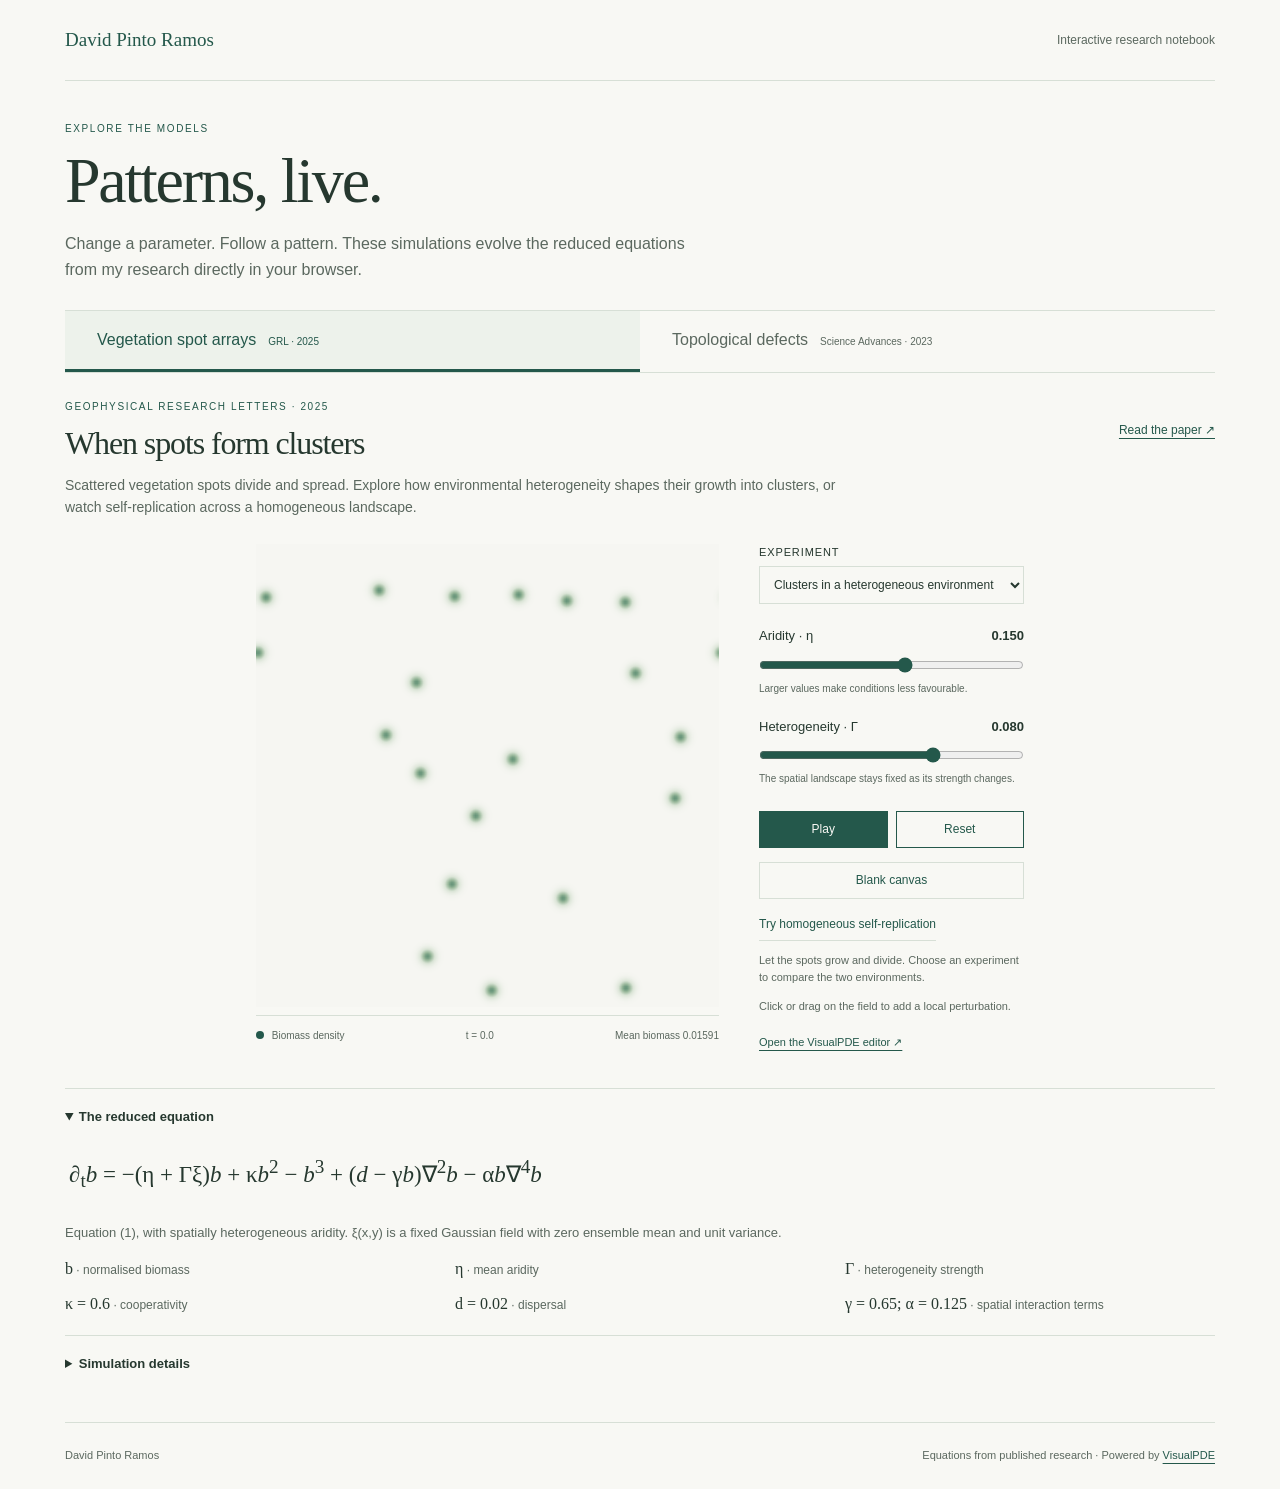
==== lab/index.html @ 029e2844 "Publish research website and interactive simulations" ====
<!doctype html>
<html lang="en">
<head>
  <meta charset="utf-8"><meta name="viewport" content="width=device-width, initial-scale=1">
  <meta name="theme-color" content="#24584b">
  <title>Patterns, live — David Pinto Ramos</title>
  <script>if(new URLSearchParams(location.search).get('embedded')==='1')document.documentElement.classList.add('embedded');</script>
  <link rel="stylesheet" href="lab.css">
</head>
<body>
  <header class="shell header"><a href="../index.html">David Pinto Ramos</a><span>Interactive research notebook</span></header>
  <main class="shell">
    <section class="intro"><p class="eyebrow">Explore the models</p><h1>Patterns, live.</h1><p>Change a parameter. Follow a pattern. These simulations evolve the reduced equations from my research directly in your browser.</p></section>
    <div class="tabs" role="tablist" aria-label="Research model">
      <button id="tab-grl" role="tab" aria-selected="true" aria-controls="workspace" data-model="grl"><span>Vegetation spot arrays</span><small>GRL · 2025</small></button>
      <button id="tab-science" role="tab" aria-selected="false" aria-controls="workspace" data-model="science"><span>Topological defects</span><small>Science Advances · 2023</small></button>
    </div>
    <section id="workspace" role="tabpanel" aria-labelledby="tab-grl">
      <div class="workspace-head"><div><p id="model-kicker" class="eyebrow"></p><h2 id="model-title"></h2></div><a id="paper-link" target="_blank" rel="noopener">Read the paper ↗</a></div>
      <p id="model-description" class="description"></p>
      <div class="experiment">
        <div class="field-column">
          <div id="simulation-shell"><iframe id="simulation" title="Interactive vegetation simulation" allow="fullscreen" loading="eager"></iframe><p id="loading" role="status">Preparing the model…</p></div>
          <div class="field-footer"><span><i></i> Biomass density</span><span id="clock">t = 0</span><span id="mean">Mean biomass —</span></div>
        </div>
        <aside aria-label="Simulation controls">
          <label class="select-label" for="regime">Experiment</label><select id="regime"></select>
          <div id="controls"></div>
          <div class="actions"><button id="play" class="primary">Play</button><button id="reset">Reset</button></div>
          <button id="blank" class="blank-button" aria-pressed="false">Blank canvas</button>
          <button id="suggestion" class="suggestion"></button>
          <p id="try-note" class="hint"></p>
          <p class="hint">Click or drag on the field to add a local perturbation.</p>
          <a id="editor-link" target="_blank" rel="noopener">Open the VisualPDE editor ↗</a>
        </aside>
      </div>
      <details open class="equations"><summary>The reduced equation</summary><div id="equation" class="equation"></div><p id="equation-note"></p><div id="parameter-notes"></div></details>
      <details class="methods"><summary>Simulation details</summary><div id="methods"></div><p><a id="preset-link" download>Download simulation settings (JSON)</a> · <a id="provenance-link">Sources and methods (JSON)</a> · <a href="visualpde/LICENSE.md">Software licences</a></p></details>
    </section>
    <footer>David Pinto Ramos <span>Equations from published research · Powered by <a href="https://visualpde.com">VisualPDE</a></span></footer>
  </main>
  <div id="file-help" hidden>This laboratory needs an HTTP server. See the <a href="../README.md">local preview instructions</a>, then open the page through that server.</div>
  <script>if(location.protocol==='file:')document.getElementById('file-help').hidden=false;</script>
  <script type="module" src="lab.js"></script>
</body>
</html>
---- lab/lab.css ----
:root{color-scheme:light;--paper:#f8f8f4;--ink:#26382f;--green:#24584b;--muted:#5b685f;--line:#d7dfd6;--soft:#edf2eb}
*{box-sizing:border-box}body{margin:0;background:var(--paper);color:var(--ink);font-family:"Avenir Next",Avenir,-apple-system,BlinkMacSystemFont,"Segoe UI",sans-serif;line-height:1.6}a{color:var(--green);text-underline-offset:4px}button,input,select{font:inherit}button,a,input,select,summary{-webkit-tap-highlight-color:transparent}button:focus-visible,a:focus-visible,input:focus-visible,select:focus-visible,summary:focus-visible{outline:2px solid var(--green);outline-offset:4px}button{cursor:pointer}.shell{width:min(1150px,calc(100% - 64px));margin:auto}.header{display:flex;justify-content:space-between;align-items:center;padding:25px 0;border-bottom:1px solid var(--line);font-size:12px}.header>a{font-family:Georgia,serif;font-size:19px;text-decoration:none}.header>span{color:var(--muted)}.intro{padding:40px 0 28px;max-width:740px}.eyebrow{text-transform:uppercase;letter-spacing:.16em;font-size:10px;color:var(--green);margin:0 0 10px}h1,h2{font-family:Georgia,serif;font-weight:400;letter-spacing:-.035em}h1{font-size:64px;line-height:1.06;margin:0 0 16px}.intro>p:last-child{max-width:620px;margin:0;font-size:16px;color:var(--muted)}.tabs{display:flex;border-block:1px solid var(--line);margin-bottom:26px}.tabs button{flex:1;text-align:left;border:0;border-bottom:3px solid transparent;background:none;padding:16px 20px;color:var(--muted);font-size:11px}.tabs span{font-size:16px;margin:0 12px}.tabs small{font-size:10px;white-space:nowrap}.tabs button[aria-selected=true]{border-bottom-color:var(--green);background:var(--soft);color:var(--green)}.workspace-head{display:flex;align-items:center;justify-content:space-between;gap:20px}h2{font-size:32px;line-height:1.15;margin:0}.workspace-head>a{font-size:12px;white-space:nowrap}.description{color:var(--muted);max-width:810px;font-size:14px;margin:12px 0 25px}.experiment{display:grid;grid-template-columns:minmax(0,1fr) 265px;gap:40px;align-items:start}.field-column{min-width:0}#simulation-shell{width:100%;position:relative;overflow:hidden;background:var(--paper);min-height:180px}iframe{border:0;display:block;transform-origin:top left;position:absolute;top:0;left:0;background:var(--paper)}#loading{position:absolute;inset:0;display:grid;place-items:center;background:var(--paper);font-size:13px;color:var(--muted);margin:0;pointer-events:none}#loading[hidden]{display:none}.field-footer{border-top:1px solid var(--line);padding-top:12px;margin-top:8px;display:flex;justify-content:space-between;gap:10px;font-size:10px;color:var(--muted);font-variant-numeric:tabular-nums}.field-footer i{display:inline-block;width:8px;height:8px;border-radius:50%;background:var(--green);margin-right:5px}.caption{font-size:11px;color:var(--muted);margin-top:13px}.select-label{display:block;font-size:11px;text-transform:uppercase;letter-spacing:.08em;margin-bottom:5px}select{width:100%;background:transparent;border:1px solid var(--line);padding:10px;color:var(--ink);font-size:12px;margin-bottom:22px}.control{margin:0 0 20px}.control label{display:flex;justify-content:space-between;font-size:13px}.control output{font-variant-numeric:tabular-nums;font-weight:600}.control input{width:100%;accent-color:var(--green);margin:10px 0 3px}.control small{display:block;color:var(--muted);font-size:10px}.actions{display:flex;gap:8px;margin:24px 0 14px}.actions button{flex:1;border:1px solid var(--green);padding:8px;background:transparent;color:var(--green);font-size:12px}.actions .primary{background:var(--green);color:var(--paper)}.suggestion{display:block;border:0;border-bottom:1px solid var(--line);padding:0 0 5px;background:transparent;font-size:12px;color:var(--green);text-align:left}.hint{font-size:11px;color:var(--muted);line-height:1.6}aside>a{font-size:11px;display:inline-block;margin-top:8px}details{border-top:1px solid var(--line);padding:18px 0;font-size:13px}details.equations{margin-top:34px}summary{cursor:pointer;font-size:13px;font-weight:600}details p{color:var(--muted);max-width:950px}details li{margin:6px 0}.equation{font-family:Georgia,"Times New Roman",serif;font-size:23px;overflow-x:auto;padding:23px 4px 12px;white-space:nowrap;line-height:1.7}.equation em{font-style:italic}.parameters{display:grid;grid-template-columns:repeat(3,1fr);gap:9px 20px;font-size:12px;color:var(--muted)}.parameters b{color:var(--ink);font-family:Georgia,serif;font-size:16px;font-weight:400}footer{display:flex;justify-content:space-between;gap:20px;border-top:1px solid var(--line);margin-top:30px;padding:24px 0;font-size:11px;color:var(--muted)}#file-help{position:fixed;inset:auto 18px 18px;background:var(--green);color:white;padding:20px;z-index:10;box-shadow:0 4px 24px #0002}
@media(max-width:850px){.shell{width:calc(100% - 36px)}.tabs small{display:block;margin-left:25px}.tabs span{font-size:13px;margin-right:0}.experiment{gap:24px;grid-template-columns:minmax(0,1fr) 230px}.parameters{grid-template-columns:repeat(2,1fr)}}
@media(max-width:650px){.header>span{display:none}.intro{padding-top:28px}h1{font-size:48px}.intro>p:last-child{font-size:14px}.tabs button{padding:13px 7px}.tabs span{font-size:12px;margin-left:5px}.tabs small{margin-left:18px;font-size:9px}.workspace-head{align-items:start}h2{font-size:27px}.workspace-head>a{font-size:10px}.experiment{grid-template-columns:1fr;gap:17px}aside{display:grid;grid-template-columns:1fr 1fr;gap:0 18px}.select-label,select,#controls,.hint,aside>a,.suggestion{grid-column:1/-1}#controls{display:grid;grid-template-columns:1fr 1fr;gap:20px}.control{margin-bottom:0}.actions{grid-column:1/-1;margin-top:18px}.field-footer{font-size:9px}.equation{font-size:18px}footer{flex-direction:column;gap:5px}.parameters{grid-template-columns:1fr 1fr}}
.embedded .header,.embedded .intro,.embedded .tabs,.embedded footer { display:none; }
.embedded .shell { width:100%; max-width:none; }
.embedded main { padding:0 2px 12px; }
.embedded .experiment { gap:32px; }
.embedded details.equations { margin-top:24px; }
.embedded .workspace-head h2 { font-size:30px; }
@media(max-width:650px){.embedded .workspace-head h2{font-size:25px}.embedded .experiment{gap:17px}.embedded #controls{gap:14px}.embedded .control label{font-size:12px}.embedded .field-footer{flex-wrap:wrap}}

/* Give the wider defect field the full reading width. */
.science-wide .experiment{grid-template-columns:1fr}
@media(min-width:651px){
.science-wide aside{display:grid;grid-template-columns:1fr 1fr;column-gap:32px;align-items:start}
.science-wide .select-label,.science-wide select{grid-column:1}
.science-wide #controls{grid-column:2;grid-row:1/5}
.science-wide .actions{grid-column:1;margin:0 0 14px}
.science-wide .suggestion{grid-column:1}
.science-wide .hint,.science-wide aside>a{grid-column:1/-1}
}

:root{--field-height:480px}
#simulation-shell{min-height:0;margin-inline:auto}
.field-footer{margin-inline:auto}
.experiment{max-width:calc(var(--field-height) + 300px);margin-inline:auto}
.science-wide .experiment{max-width:calc(2 * var(--field-height))}
.blank-button{display:block;width:100%;padding:8px;border:1px solid var(--line);color:var(--green);background:transparent;margin-bottom:16px;font-size:12px}
.blank-button[aria-pressed=true]{background:var(--soft)}
.science-wide .blank-button{grid-column:1}
@media(max-width:650px){.blank-button,.science-wide .blank-button{grid-column:1/-1}}
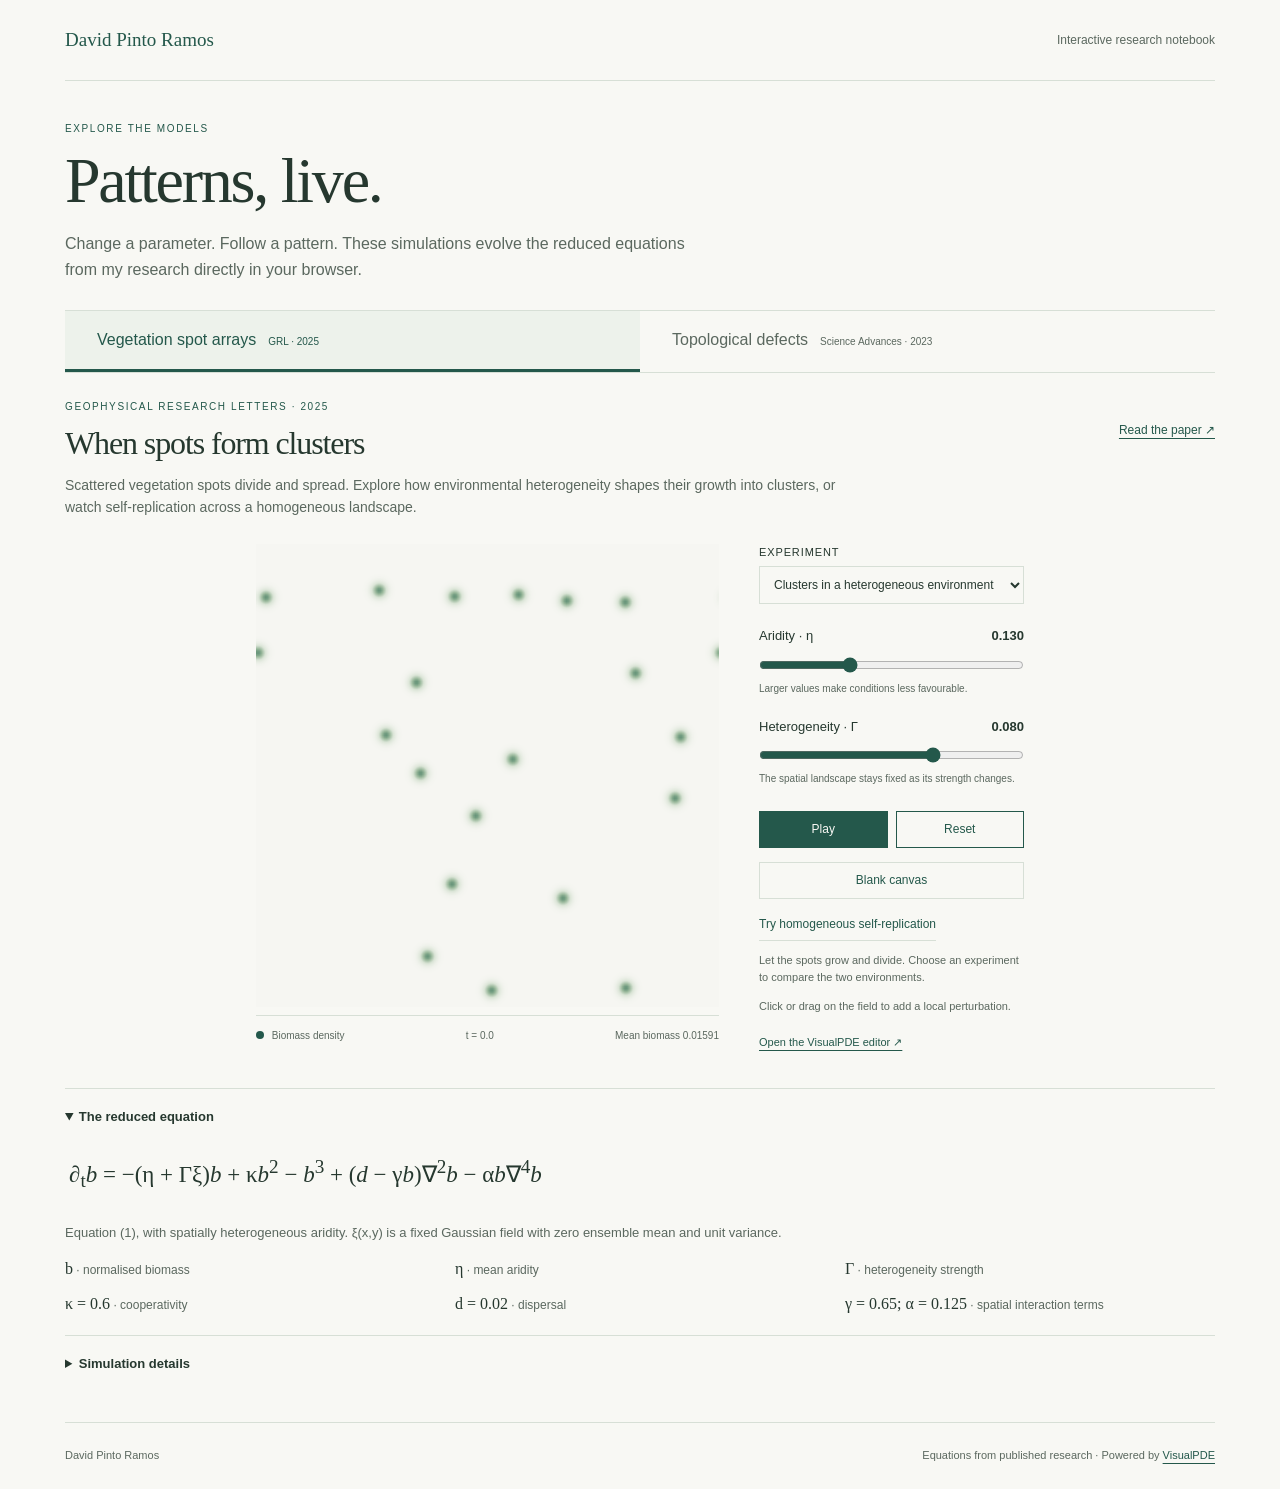
==== commit cae81ef3: "Start the clustering demo at eta 0.13" ====
--- a/lab/index.html
+++ b/lab/index.html
@@ -41,6 +41,6 @@
   </main>
   <div id="file-help" hidden>This laboratory needs an HTTP server. See the <a href="../README.md">local preview instructions</a>, then open the page through that server.</div>
   <script>if(location.protocol==='file:')document.getElementById('file-help').hidden=false;</script>
-  <script type="module" src="lab.js"></script>
+  <script type="module" src="lab.js?v=3"></script>
 </body>
 </html>
